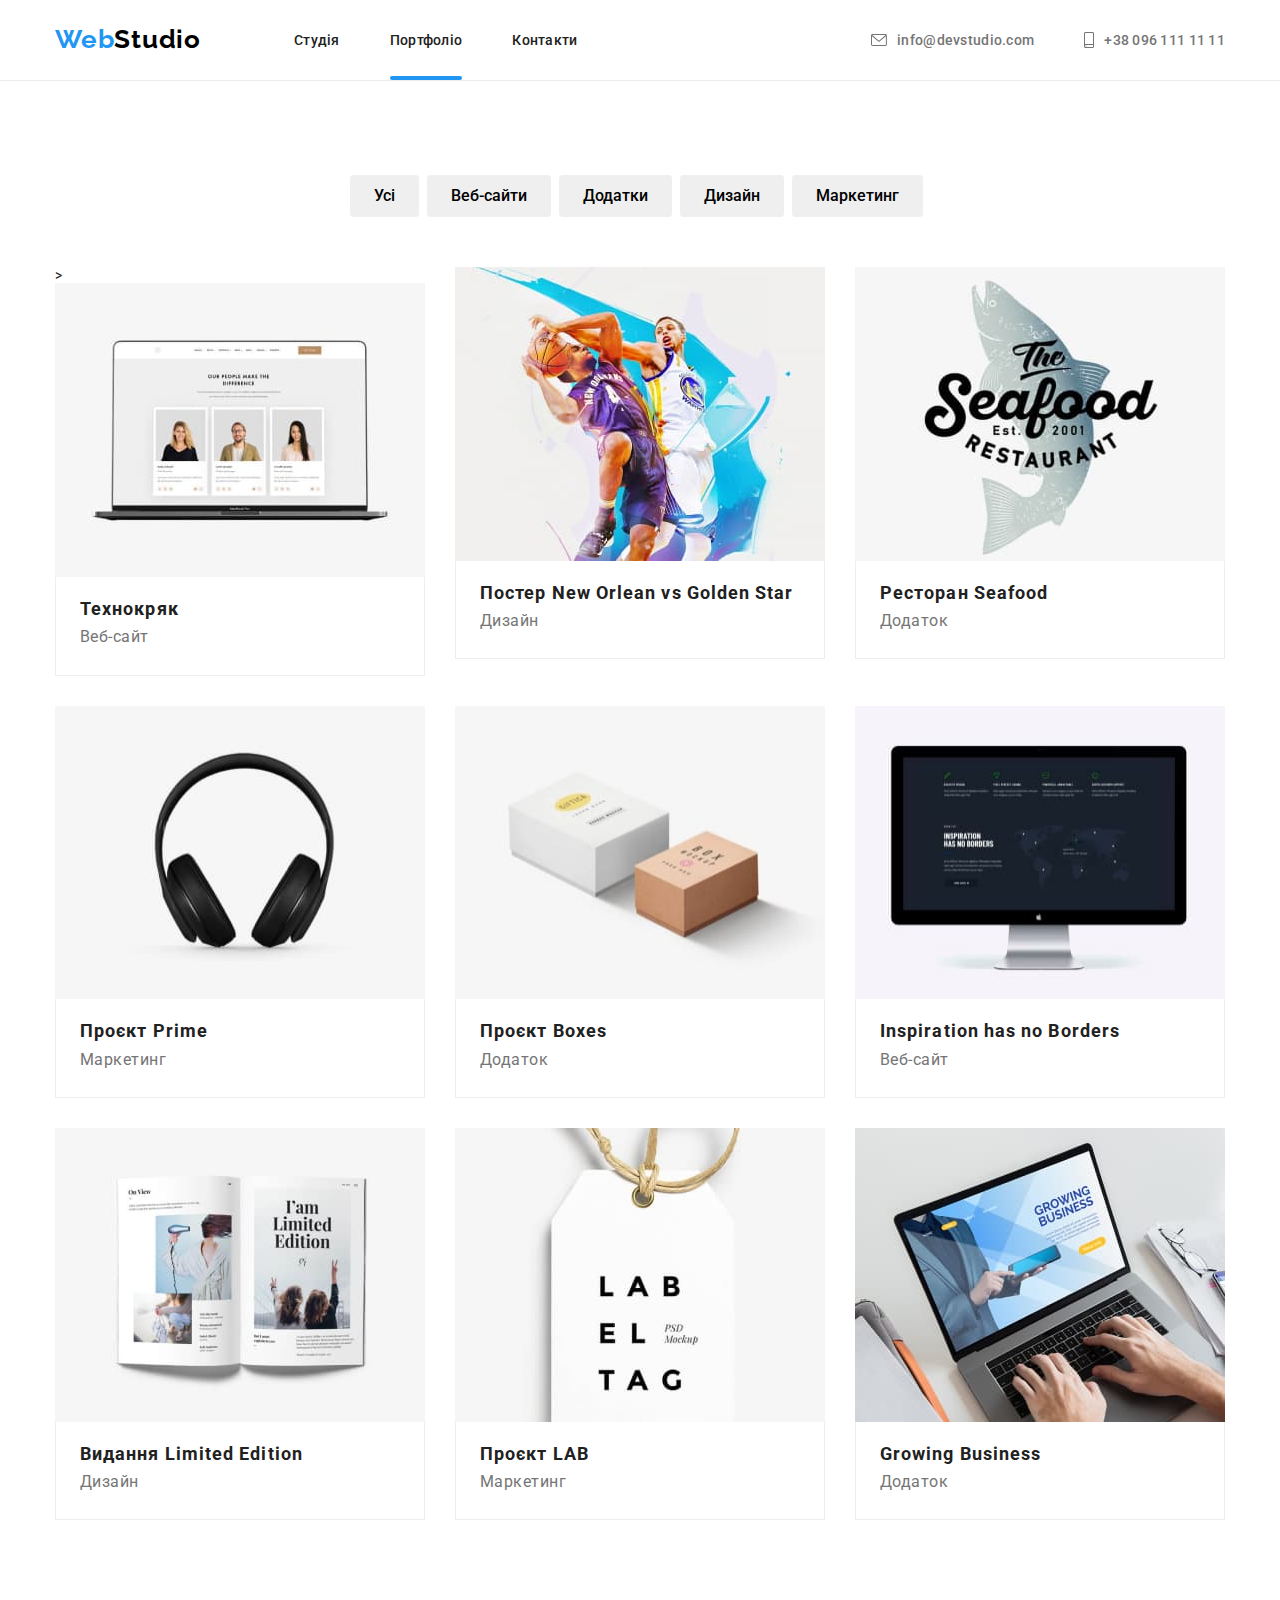
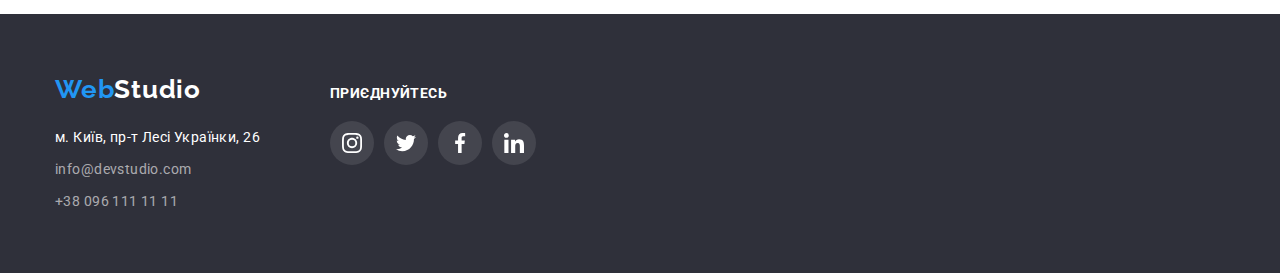
==== portfolio.html @ ed190013 "start" ====
<!DOCTYPE html>
<html lang="uk">
  <head>
    <meta charset="UTF-8" />
    <meta http-equiv="X-UA-Compatible" content="IE=edge" />
    <meta name="viewport" content="width=device-width, initial-scale=1.0" />
    <title>Portfolio</title>
    <link
      rel="stylesheet"
      href="https://cdnjs.cloudflare.com/ajax/libs/modern-normalize/1.1.0/modern-normalize.css"
    />
    <link rel="preconnect" href="https://fonts.googleapis.com" />
    <link rel="preconnect" href="https://fonts.gstatic.com" crossorigin />
    <link
      href="https://fonts.googleapis.com/css2?family=Raleway:wght@700&family=Roboto:wght@400;500;700;900&display=swap"
      rel="stylesheet"
    />
    <link rel="stylesheet" href="./css/style.css" />
  </head>
  <body>
    <!-- HEADER -->
    <header>
      <div class="container">
        <a class="logo link" href="./index.html"
          >Web<span class="color-header">Studio</span></a
        >
        <nav class="header-nav">
          <ul class="list-item list">
            <li class="item">
              <a class="header-list-item link" href="./index.html">Студія</a>
            </li>
            <li class="item">
              <a class="header-list-item link accent" href="./portfolio.html"
                >Портфоліо</a
              >
            </li>
            <li class="item">
              <a class="header-list-item link" href="#">Контакти</a>
            </li>
          </ul>
        </nav>
        <ul class="list-contact list">
          <li class="item">
            <a class="header-connection link" href="mailto:info@devstudio.com"
              ><svg width="16" height="12">
                <use href="./images/icons.svg#icon-envelope"></use></svg
              >info@devstudio.com</a
            >
          </li>
          <li class="item">
            <a class="header-connection link" href="tel:+380961111111"
              ><svg width="10" height="16">
                <use href="./images/icons.svg#icon-smartphone"></use></svg
              >+38 096 111 11 11</a
            >
          </li>
        </ul>
      </div>
    </header>
    <main>
      <!--BUTTON-->
      <section class="portfolio-button">
        <div class="container">
          <h1 class="visually-hidden">Portfolio</h1>
          <ul class="portfolio-list list">
            <li class="item">
              <button class="portfolio-btn button" type="button">Усі</button>
            </li>
            <li class="item">
              <button class="portfolio-btn button" type="button">
                Веб-сайти
              </button>
            </li>
            <li class="item">
              <button class="portfolio-btn button" type="button">
                Додатки
              </button>
            </li>
            <li class="item">
              <button class="portfolio-btn button" type="button">Дизайн</button>
            </li>
            <li class="item">
              <button class="portfolio-btn button" type="button">
                Маркетинг
              </button>
            </li>
          </ul>
          <!--Portfolio-->
          <ul class="portfolio-main-list list">
            <li class="main-items">
              <div class="portfolio-wrapper">
                <a class="portfolio-link link" href="/">
                  ><img src="./images/tehno.jpg" alt="Технокряк" />
                  <div class="text-window">
                    Ресурс пропонує комплексні пропозиції з різним рівнем
                    функціоналу та сервісів. Все це дозволить відвідувачу
                    отримати вичерпні відомості про компанію чи приватну особу.
                  </div>

                  <div class="portfolio-text">
                    <h2 class="portfolio-title">Технокряк</h2>
                    <p class="portfolio-after-title">Веб-сайт</p>
                  </div>
                </a>
              </div>
            </li>

            <li class="main-items">
              <div class="portfolio-wrapper">
                <a class="portfolio-link link" href="/">
                  <img
                    src="./images/goldenstar.jpg"
                    alt="Постер Новий орлеан"
                  />
                  <div class="text-window">
                    Ресурс пропонує комплексні пропозиції з різним рівнем
                    функціоналу та сервісів. Все це дозволить відвідувачу
                    отримати вичерпні відомості про компанію чи приватну особу.
                  </div>
                  <div class="portfolio-text">
                    <h2 class="portfolio-title">
                      Постер New Orlean vs Golden Star
                    </h2>
                    <p class="portfolio-after-title">Дизайн</p>
                  </div>
                </a>
              </div>
            </li>

            <li class="main-items">
              <div class="portfolio-wrapper">
                <a class="portfolio-link link" href="/">
                  <img src="./images/seafood.jpg" alt="Ресторан Морепродукти" />
                  <div class="text-window">
                    Ресурс пропонує комплексні пропозиції з різним рівнем
                    функціоналу та сервісів. Все це дозволить відвідувачу
                    отримати вичерпні відомості про компанію чи приватну особу.
                  </div>

                  <div class="portfolio-text">
                    <h2 class="portfolio-title">Ресторан Seafood</h2>
                    <p class="portfolio-after-title">Додаток</p>
                  </div>
                </a>
              </div>
            </li>

            <li class="main-items">
              <div class="portfolio-wrapper">
                <a class="portfolio-link link" href="/">
                  <img src="./images/prime.jpg" alt="Проєкт" />
                  <div class="text-window">
                    Ресурс пропонує комплексні пропозиції з різним рівнем
                    функціоналу та сервісів. Все це дозволить відвідувачу
                    отримати вичерпні відомості про компанію чи приватну особу.
                  </div>

                  <div class="portfolio-text">
                    <h2 class="portfolio-title">Проєкт Prime</h2>
                    <p class="portfolio-after-title">Маркетинг</p>
                  </div>
                </a>
              </div>
            </li>

            <li class="main-items">
              <div class="portfolio-wrapper">
                <a class="portfolio-link link" href="/">
                  <img src="./images/boxes.jpg" alt="Проєкт Коробки" />
                  <div class="text-window">
                    Ресурс пропонує комплексні пропозиції з різним рівнем
                    функціоналу та сервісів. Все це дозволить відвідувачу
                    отримати вичерпні відомості про компанію чи приватну особу.
                  </div>

                  <div class="portfolio-text">
                    <h2 class="portfolio-title">Проєкт Boxes</h2>
                    <p class="portfolio-after-title">Додаток</p>
                  </div>
                </a>
              </div>
            </li>

            <li class="main-items">
              <div class="portfolio-wrapper">
                <a class="portfolio-link link" href="/">
                  <img src="./images/inspsration.jpg" alt="Натхнення" />
                  <div class="text-window">
                    Ресурс пропонує комплексні пропозиції з різним рівнем
                    функціоналу та сервісів. Все це дозволить відвідувачу
                    отримати вичерпні відомості про компанію чи приватну особу.
                  </div>

                  <div class="portfolio-text">
                    <h2 class="portfolio-title">Inspiration has no Borders</h2>
                    <p class="portfolio-after-title">Веб-сайт</p>
                  </div>
                </a>
              </div>
            </li>

            <li class="main-items">
              <div class="portfolio-wrapper">
                <a class="portfolio-link link" href="/">
                  <img src="./images/edition.jpg" alt="Видання" />
                  <div class="text-window">
                    Ресурс пропонує комплексні пропозиції з різним рівнем
                    функціоналу та сервісів. Все це дозволить відвідувачу
                    отримати вичерпні відомості про компанію чи приватну особу.
                  </div>

                  <div class="portfolio-text">
                    <h2 class="portfolio-title">Видання Limited Edition</h2>
                    <p class="portfolio-after-title">Дизайн</p>
                  </div>
                </a>
              </div>
            </li>

            <li class="main-items">
              <div class="portfolio-wrapper">
                <a class="portfolio-link link" href="/">
                  <img src="./images/lab.jpg" alt="Проєкт ЛАБ" />
                  <div class="text-window">
                    Ресурс пропонує комплексні пропозиції з різним рівнем
                    функціоналу та сервісів. Все це дозволить відвідувачу
                    отримати вичерпні відомості про компанію чи приватну особу.
                  </div>

                  <div class="portfolio-text">
                    <h2 class="portfolio-title">Проєкт LAB</h2>
                    <p class="portfolio-after-title">Маркетинг</p>
                  </div>
                </a>
              </div>
            </li>

            <li class="main-items">
              <div class="portfolio-wrapper">
                <a class="portfolio-link link" href="/">
                  <img src="./images/business.jpg" alt="Ріст бізнесу" />
                  <div class="text-window">
                    Ресурс пропонує комплексні пропозиції з різним рівнем
                    функціоналу та сервісів. Все це дозволить відвідувачу
                    отримати вичерпні відомості про компанію чи приватну особу.
                  </div>

                  <div class="portfolio-text">
                    <h2 class="portfolio-title">Growing Business</h2>
                    <p class="portfolio-after-title">Додаток</p>
                  </div>
                </a>
              </div>
            </li>
          </ul>
        </div>
      </section>
    </main>
    <!-- FOOTER -->
    <footer>
      <div class="container">
        <div class="footer-container">
          <a class="logo link" href="/"
            >Web<span class="color-footer">Studio</span></a
          >
          <address class="address">
            <ul class="list">
              <li class="items">
                <a
                  class="footer-address link footer-color"
                  href="https://goo.gl/maps/bSSHPCnqy66o2TcW6"
                  target="_blank"
                  rel="noopenner nofollow noreferrer"
                  >м. Київ, пр-т Лесі Українки, 26</a
                >
              </li>
              <li class="items">
                <a
                  class="footer-mail link footer-color"
                  href="mailto:info@devstudio.com"
                  >info@devstudio.com</a
                >
              </li>
              <li class="items">
                <a class="footer-tel link footer-color" href="tel:+380961111111"
                  >+38 096 111 11 11</a
                >
              </li>
            </ul>
          </address>
        </div>
        <div class="footer-socials">
          <p class="footer-title">приєднуйтесь</p>
          <ul class="footer-icons list">
            <li class="footer-item">
              <a class="footer-link link" href="#">
                <svg class="icons-svg" width="20" height="20">
                  <use href="./images/icons.svg#icon-instagram"></use>
                </svg>
              </a>
            </li>
            <li class="footer-item">
              <a class="footer-link link" href="#">
                <svg class="icons-svg" width="20" height="20">
                  <use href="./images/icons.svg#icon-twitter"></use>
                </svg>
              </a>
            </li>
            <li class="footer-item">
              <a class="footer-link link" href="#">
                <svg class="icons-svg" width="20" height="20">
                  <use href="./images/icons.svg#icon-facebook"></use>
                </svg>
              </a>
            </li>
            <li class="footer-item">
              <a class="footer-link link" href="#">
                <svg class="icons-svg" width="20" height="20">
                  <use href="./images/icons.svg#icon-linkedin"></use>
                </svg>
              </a>
            </li>
          </ul>
        </div>
      </div>
    </footer>
  </body>
</html>
---- css/style.css ----
/*General styles*/
:root {
  --main-color: #212121;
  --second-color: #757575;
  --accent-color: #2196f3;
  --third-color: #ffffff;
  --contact-color: rgba(255, 255, 255, 0.6);
  --black-color: #000000;
  --accent-btn-color: #188ce8;
  --footer-color: #2f303a;
  --background-color: #f5f4fa;
  --icon-color: #afb1b8;
  --border-color: #eeeeee;
}
body {
  font-family: "Roboto", "Raleway", "Tahoma", san-serif;
  background-color: var(--third-color);
  color: var(--main-color);
  font-size: 14px;
}
h1,
h2,
h3,
p,
ul {
  margin: 0;
  padding: 0;
}
.container {
  width: 1200px;
  margin-left: auto;
  margin-right: auto;
  padding-left: 15px;
  padding-right: 15px;
}
.link {
  text-decoration: none;
  transition: color 250ms cubic-bezier(0.4, 0, 0.2, 1);
}
.list {
  list-style: none;
}
.logo {
  font-family: "Raleway", sans-serif;
  font-weight: 700;
  font-size: 26px;
  line-height: calc(31 / 26);
  letter-spacing: 0.03em;
  color: var(--accent-color);
}
.color-header {
  color: var(--black-color);
}
.color-footer {
  color: var(--third-color);
}
.button {
  display: inline-block;
  border-color: transparent;
  transition: color 250ms cubic-bezier(0.4, 0, 0.2, 1);

  cursor: pointer;
  font-family: inherit;
}
.visually-hidden {
  position: absolute;
  width: 1px;
  height: 1px;
  margin: -1px;
  border: 0;
  padding: 0;
  white-space: nowrap;
  clip-path: inset(100%);
  clip: rect(0 0 0 0);
  overflow: hidden;
}
img {
  display: block;
  width: 100%;
  height: auto;
}
svg {
  fill: var(--icon-color);
}
/*Header styles*/

header {
  border-bottom: 1px solid #ececec;
}

header .container {
  display: flex;
  align-items: center;
}
.list-item {
  display: flex;
}

.list-contact {
  display: flex;
  margin-left: auto;
  align-items: center;
}
.header-list-item {
  padding-top: 32px;
  padding-bottom: 32px;
  font-weight: 500;
  line-height: calc(16 / 14);
  letter-spacing: 0.02em;
  font-family: inherit;
  color: inherit;
}
.list-item .item:not(:last-child) {
  margin-right: 50px;
}

.header-list-item:hover,
.header-list-item:focus {
  color: var(--accent-color);
}

header .logo {
  margin-right: 93px;
  padding-top: 24px;
  padding-bottom: 25px;
}

.list-contact .item:not(:last-child) {
  margin-right: 50px;
}

.list-contact svg {
  margin-right: 10px;
  fill: currentColor;
}
.header-connection {
  display: flex;
  align-items: center;
  font-weight: 500;
  line-height: calc(16 / 14);
  letter-spacing: 0.02em;
  color: var(--second-color);
}
.header-connection:hover,
.header-connection:focus {
  color: var(--accent-color);
}
.accent {
  position: relative;
}
.accent:visited {
  color: var(--accent-color);
}
.accent::after {
  content: "";
  display: inline-block;
  width: 100%;
  height: 4px;
  background: #2196f3;
  border-radius: 2px;
  position: absolute;
  bottom: 0;
  left: 0;
}
/*Start styles*/
.start {
  padding-top: 200px;
  padding-bottom: 200px;
  text-align: center;
  background-color: #c4c4c4;
  background-image: linear-gradient(
      rgba(47, 48, 58, 0.4),
      rgba(47, 48, 58, 0.4)
    ),
    url(../images/bg-image.jpg);
  background-repeat: no-repeat;
  background-size: cover;
  margin-left: auto;
  margin-right: auto;
  max-width: 1600px;
  height: 600px;
}
.start-title {
  max-width: 696px;
  margin: 0 auto 30px;

  font-weight: 900;
  font-size: 44px;
  line-height: calc(60 / 44);
  letter-spacing: 0.06em;
  text-transform: uppercase;
  color: var(--third-color);
}
.start-button {
  margin: 0 auto;
  padding: 10px 32px;

  font-weight: 700;
  font-size: 16px;
  line-height: calc(30 / 16);
  display: flex;
  align-items: center;
  text-align: center;
  letter-spacing: 0.06em;
  color: var(--third-color);
  background: var(--accent-color);
  border-radius: 4px;
}
.start-button:hover,
.start-button:focus {
  background-color: var(--accent-btn-color);
}

/*Feature styles*/
.features .container {
  display: flex;
}
.features {
  padding-top: 94px;
  padding-bottom: 94px;
}
.features .list {
  display: flex;
  flex-wrap: wrap;
  gap: 30px;
}
.list .text {
  flex-basis: calc((100% - 90px) / 4);
}
.icons-container {
  display: flex;
  justify-content: center;
  align-items: center;
  margin-bottom: 30px;
  width: 270px;
  height: 120px;
  background: #f5f4fa;
  border-radius: 4px;
}

.feature-titles {
  margin-bottom: 10px;
  font-size: 14px;
  line-height: calc(16 / 14);
  letter-spacing: 0.03em;
  text-transform: uppercase;
}
.fearture-after-title {
  line-height: calc(24 / 14);
  letter-spacing: 0.03em;
  color: var(--second-color);
}

/*About styles*/
.about {
  padding-bottom: 94px;
}
.about-title {
  margin-bottom: 50px;
  font-size: 36px;
  line-height: calc(42 / 36);
  text-align: center;
  letter-spacing: 0.03em;
}
.about .list {
  display: flex;
  gap: 30px;
}

.about .list .about-img {
  flex-basis: calc((100%-60px) / 3);
}
.about-wrapper {
  position: relative;
}
.doing {
  position: absolute;

  height: 70px;
  right: 0;
  bottom: 0;
  left: 0;
  display: flex;
  align-items: center;
  justify-content: center;

  font-size: 14px;
  line-height: calc(16 / 14);
  text-align: center;
  letter-spacing: 0.03em;
  text-transform: uppercase;
  color: var(--third-color);
  background-color: rgba(47, 48, 58, 0.8);
}

/* Team styles*/
.team {
  padding-top: 94px;
  padding-bottom: 94px;
  background-color: var(--background-color);
}
.team-list {
  display: flex;
  gap: 30px;
  padding: 0 32px;
}
.team-text {
  padding-top: 30px;
  padding-bottom: 30px;
}
.team-iteam {
  flex-basis: calc((100%-90px) / 4);
  background-color: var(--third-color);
  filter: drop-shadow(0px 4px 4px rgba(0, 0, 0, 0.25));
}
.team-main-title {
  margin-bottom: 50px;
  font-size: 36px;
  line-height: calc(42 / 36);
  text-align: center;
  letter-spacing: 0.03em;
}
.team-title {
  margin-bottom: 10px;

  font-weight: 500;
  font-size: 16px;
  line-height: calc(19 / 16);
  text-align: center;
  letter-spacing: 0.03em;
}
.after-title {
  margin-bottom: 16px;
  font-size: 16px;
  line-height: calc(19 / 16);
  text-align: center;
  letter-spacing: 0.03em;
  color: var(--second-color);
}
.social-icons {
  display: flex;
  justify-content: center;
}

.social-item {
  width: 44px;
  height: 44px;
  background-color: var(--third-color);
  border-radius: 50%;
}
.social-item:not(:last-child) {
  margin-right: 10px;
}
.social-link {
  display: flex;
  justify-content: center;
  align-items: center;
  width: 100%;
  height: 100%;
  border-radius: 50%;
}

.social-link:hover,
.social-link:focus {
  background-color: var(--accent-color);
}
.social-link:hover svg,
.social-link:focus svg {
  fill: var(--third-color);
}

/*Clients styles*/
.clients {
  padding-top: 94px;
  padding-bottom: 94px;
}
.clients-title {
  font-size: 36px;
  line-height: calc(42 / 36);
  text-align: center;
  letter-spacing: 0.03em;
  color: var(--main-color);
  margin-bottom: 50px;
}
.clients .list {
  display: flex;
  justify-content: center;
}
.clients-items {
  width: 170px;
  height: 92px;
  border-radius: 4px;
}
.link-nav {
  display: flex;
  justify-content: center;
  align-items: center;
  border: 1px solid var(--icon-color);
  border-radius: 4px;
  width: 100%;
  height: 100%;
}
.link-nav:hover,
.link-nav:focus {
  border: 1px solid var(--accent-color);
}
.link-nav:hover svg,
.link-nav:focus svg {
  fill: var(--accent-color);
}
.clients-items:not(:last-child) {
  margin-right: 30px;
}

/*Footer styles*/
footer {
  margin-left: auto;
  margin-right: auto;
  display: flex;
  padding-top: 60px;
  padding-bottom: 60px;
  background-color: var(--footer-color);
}
footer .container {
  display: flex;
  align-items: baseline;
}
.footer-container {
  margin-right: 70px;
}
footer .logo {
  display: inline-block;
  margin-bottom: 20px;
}
footer .list .items:not(:last-child) {
  margin-bottom: 8px;
}
.footer-address {
  display: inline-block;
  line-height: calc(24 / 14);
  letter-spacing: 0.03em;
  color: var(--third-color);
}
.footer-mail {
  line-height: calc(24 / 14);
  letter-spacing: 0.03em;
  color: var(--contact-color);
}
.footer-tel {
  display: inline-block;
  line-height: calc(24 / 14);
  letter-spacing: 0.03em;
  color: var(--contact-color);
}
.address {
  font-style: normal;
}
.footer-color:hover,
.footer-color:focus {
  color: var(--accent-color);
}
.footer-title {
  margin-bottom: 20px;
  font-weight: 700;
  font-size: 14px;
  line-height: calc(16 / 14);
  letter-spacing: 0.03em;
  text-transform: uppercase;
  color: var(--third-color);
}
.footer-icons {
  display: flex;
  justify-content: center;
}

.footer-item {
  width: 44px;
  height: 44px;
  background-color: rgba(255, 255, 255, 0.1);
  border-radius: 50%;
}
.footer-item:not(:last-child) {
  margin-right: 10px;
}
.footer-link {
  display: flex;
  justify-content: center;
  align-items: center;
  width: 100%;
  height: 100%;
  border-radius: 50%;
}
footer .icons-svg {
  fill: var(--third-color);
}
.footer-link:hover,
.footer-link:focus {
  background-color: var(--accent-color);
}

/*MODAL-BACKDROP*/
.modal-backdrop.is-hidden .modal {
  transform: rotate(-180deg);
}
.modal-backdrop {
  position: fixed;
  top: 0;
  right: 0;
  bottom: 0;
  left: 0;
  background-color: rgba(0, 0, 0, 0.2);
  transition: opacity 500ms, visibility 500ms;
}

.modal {
  position: absolute;
  min-width: 528px;
  min-height: 581px;
  top: 50%;
  left: 50%;
  transform: translate(-50%, -50%) rotate(0);
  transition: transform 1000ms;
  background-color: var(--third-color);
  border-radius: 4px;
}
.modal .close-sign {
  position: absolute;
  display: flex;
  justify-content: center;
  align-items: center;
  cursor: pointer;
  top: 8px;
  right: 8px;
}

.is-hidden {
  visibility: hidden;
  opacity: 0;
  pointer-events: none;
}

/*PORTFOLIO*/
.portfolio-button {
  padding-top: 94px;
  padding-bottom: 94px;
}
.portfolio-link {
  display: block;
  color: inherit;
  font-family: inherit;
}
.portfolio-link:hover,
.portfolio-link:focus {
  box-shadow: 0px 1px 1px rgba(0, 0, 0, 0.12), 0px 4px 4px rgba(0, 0, 0, 0.06),
    1px 4px 6px rgba(0, 0, 0, 0.16);
}

.portfolio-list {
  display: flex;
  justify-content: center;
  margin: 0 auto 50px;
}
.portfolio-list .item {
  margin-right: 8px;
}
.portfolio-btn {
  padding: 6px 22px;
  align-items: center;
  text-align: center;

  font-weight: 500;
  font-size: 16px;
  line-height: calc(26 / 16);
  border-radius: 4px;
}

.portfolio-btn:hover,
.portfolio-btn:focus {
  color: var(--third-color);
  background: var(--accent-color);
  box-shadow: 0px 3px 1px rgba(0, 0, 0, 0.1), 0px 1px 2px rgba(0, 0, 0, 0.08),
    0px 2px 2px rgba(0, 0, 0, 0.12);
}
.portfolio-main-list {
  display: flex;
  flex-wrap: wrap;
  gap: 30px;
  box-sizing: content-box;
}
/* .portfolio-main-list:last-child {
  margin-right: -30px;
} */

.main-items {
  background-color: var(--third-color);
  flex-basis: calc(100% / 3 - 20px);
}
.portfolio-wrapper {
  position: relative;
  overflow: hidden;
}
.text-window {
  position: absolute;
  padding: 63px 24px;

  transform: translateY(100%);

  top: 0;
  bottom: 0;
  left: 0;
  right: 0;

  display: flex;
  align-items: center;
  justify-content: center;

  font-size: 18px;
  line-height: 28px;
  letter-spacing: 0.03em;
  color: var(--third-color);
  transition: transform 250ms cubic-bezier(0.4, 0, 0.2, 1);

  background-color: rgba(33, 150, 243, 0.9);
}
.main-items:hover .text-window {
  transform: translateY(0%);
}

.portfolio-title {
  font-size: 18px;
  line-height: calc(18 / 14);
  letter-spacing: 0.06em;
}

.portfolio-after-title {
  font-size: 16px;
  line-height: calc(30 / 14);
  letter-spacing: 0.03em;
  color: var(--second-color);
}
.portfolio-text {
  padding: 20px 0 20px 24px;
  border-right: 1px solid var(--border-color);
  border-left: 1px solid var(--border-color);
  border-bottom: 1px solid var(--border-color);
}
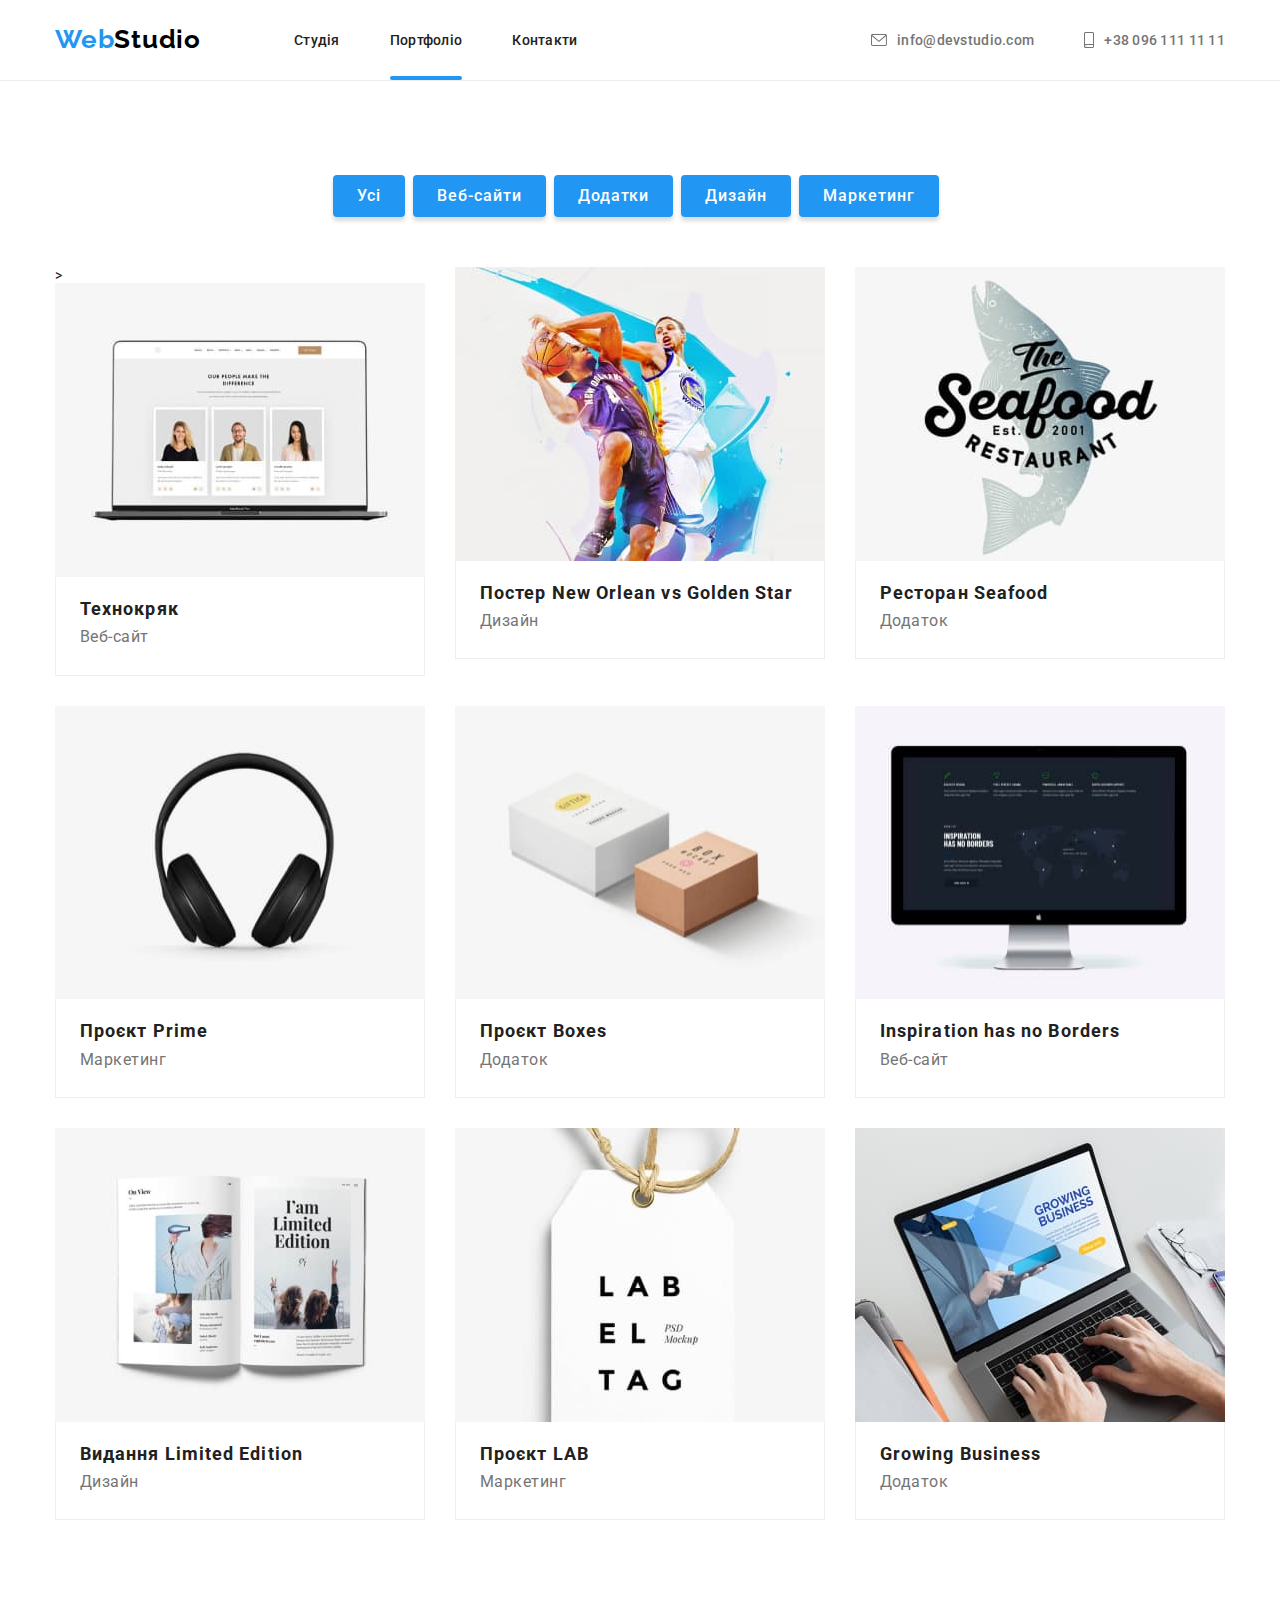
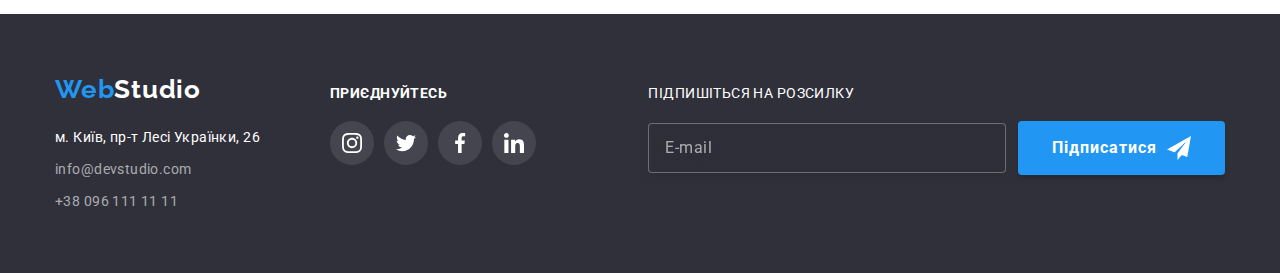
==== commit bfa7b5e6: "2022-11-19" ====
--- a/portfolio.html
+++ b/portfolio.html
@@ -322,6 +322,25 @@
             </li>
           </ul>
         </div>
+        <div class="footer-signup">
+          <form>
+            <p class="footer-send">Підпишіться на розсилку</p>
+            <div class="container-send">
+              <label class="label-send">
+                <input
+                  class="input-send"
+                  type="email"
+                  name="mail"
+                  id="mail"
+                  placeholder="E-mail"
+                />
+              </label>
+              <button class="send-button button" type="submit">
+                Підписатися
+              </button>
+            </div>
+          </form>
+        </div>
       </div>
     </footer>
   </body>
--- a/css/style.css
+++ b/css/style.css
@@ -56,12 +56,30 @@
 }
 .button {
   display: inline-block;
+  margin: 0 auto;
+  padding: 10px 32px;
+  font-weight: 700;
+  font-size: 16px;
+  line-height: calc(30 / 16);
+  display: flex;
+  align-items: center;
+  text-align: center;
+  letter-spacing: 0.06em;
+  color: var(--third-color);
+  background: var(--accent-color);
+  border-radius: 4px;
+  box-shadow: 0px 4px 4px rgba(0, 0, 0, 0.15);
   border-color: transparent;
   transition: color 250ms cubic-bezier(0.4, 0, 0.2, 1);
 
   cursor: pointer;
   font-family: inherit;
 }
+.button:hover,
+.button:focus {
+  background-color: var(--accent-btn-color);
+}
+
 .visually-hidden {
   position: absolute;
   width: 1px;
@@ -205,11 +223,12 @@
   color: var(--third-color);
   background: var(--accent-color);
   border-radius: 4px;
-}
-.start-button:hover,
+  box-shadow: 0px 4px 4px rgba(0, 0, 0, 0.15);
+}
+/* .start-button:hover,
 .start-button:focus {
   background-color: var(--accent-btn-color);
-}
+} */
 
 /*Feature styles*/
 .features .container {
@@ -435,6 +454,7 @@
 footer .list .items:not(:last-child) {
   margin-bottom: 8px;
 }
+
 .footer-address {
   display: inline-block;
   line-height: calc(24 / 14);
@@ -496,6 +516,55 @@
 .footer-link:hover,
 .footer-link:focus {
   background-color: var(--accent-color);
+}
+.footer-signup {
+  display: flex;
+  margin-left: auto;
+}
+.footer-send {
+  margin-bottom: 20px;
+  font-size: 14px;
+  line-height: calc(16 / 14);
+  letter-spacing: 0.03em;
+  text-transform: uppercase;
+  color: var(--third-color);
+}
+.container-send {
+  display: flex;
+  align-items: center;
+}
+.label-send {
+  /* display: flex; */
+  margin-right: 12px;
+}
+.input-send {
+  width: 358px;
+  height: 50px;
+  padding-left: 16px;
+  color: #ffffff;
+  border: 1px solid rgba(255, 255, 255, 0.3);
+  filter: drop-shadow(0px 4px 4px rgba(0, 0, 0, 0.15));
+  border-radius: 4px;
+  background: linear-gradient(rgba(47, 48, 58, 0.3), rgba(47, 48, 58, 0.3));
+}
+.input-send:focus {
+  outline: rgba(255, 255, 255, 0.3);
+}
+.input-send::placeholder {
+  font-size: 16px;
+  line-height: calc(20 / 16);
+  display: flex;
+  align-items: center;
+  letter-spacing: 0.03em;
+  color: rgba(255, 255, 255, 0.6);
+}
+.send-button::after {
+  content: "";
+  width: 24px;
+  height: 24px;
+  margin-left: 10px;
+  background-image: url(../images/marker.png);
+  background: li;
 }
 
 /*MODAL-BACKDROP*/
@@ -523,7 +592,7 @@
   background-color: var(--third-color);
   border-radius: 4px;
 }
-.modal .close-sign {
+.close-sign {
   position: absolute;
   display: flex;
   justify-content: center;
@@ -532,12 +601,131 @@
   top: 8px;
   right: 8px;
 }
-
+.close-sign:hover .close-sign:focus {
+  color: var(--accent-color);
+}
+.close-icon {
+  stroke: rgba(0, 0, 0, 0.1);
+  fill: var(--black-color);
+}
+.close-icon:focus,
+.close-icon:hover {
+  fill: var(--accent-color);
+}
 .is-hidden {
   visibility: hidden;
   opacity: 0;
   pointer-events: none;
 }
+.form {
+  padding: 40px;
+}
+.form-container {
+  position: relative;
+  display: flex;
+  flex-direction: column;
+  margin-bottom: 10px;
+}
+.form-text {
+  font-size: 20px;
+  font-weight: 700;
+  line-height: calc(23 / 20);
+  text-align: center;
+  letter-spacing: 0.03em;
+  color: var(--main-color);
+  margin-bottom: 12px;
+}
+.label-text {
+  font-size: 12px;
+  line-height: calc(14 / 12);
+  letter-spacing: 0.01em;
+  color: var(--second-color);
+  margin-bottom: 4px;
+}
+
+.form-container > .form-input {
+  height: 40px;
+  border: 1px solid rgba(33, 33, 33, 0.2);
+  border-radius: 4px;
+  padding-left: 42px;
+}
+.form-input:focus {
+  border: 1px solid var(--accent-color);
+  outline: var(--accent-color);
+}
+.form-input:focus + svg {
+  fill: var(--accent-color);
+}
+
+.form-icon {
+  position: absolute;
+  top: 50%;
+  left: 12px;
+  fill: var(--main-color);
+}
+.comment-container {
+  margin-bottom: 20px;
+}
+.comment {
+  resize: none;
+  height: 120px;
+  padding: 12px 16px;
+  font-size: 12px;
+  line-height: calc(14 / 12);
+  letter-spacing: 0.01em;
+  color: var(--main-color);
+  border: 1px solid rgba(33, 33, 33, 0.2);
+  border-radius: 4px;
+}
+.comment:focus {
+  border: 1px solid var(--accent-color);
+  outline: 0;
+}
+.comment::placeholder {
+  font-size: 12px;
+  line-height: calc(14 / 12);
+  letter-spacing: 0.01em;
+  color: rgba(117, 117, 117, 0.5);
+}
+
+.check-container {
+  display: flex;
+  align-items: center;
+  padding-left: 48px;
+  margin-bottom: 30px;
+}
+.checkbox {
+  appearance: none;
+}
+.checkbox:checked + .form-marker {
+  background-color: var(--accent-color);
+  background-image: url(../images/icons.svg#icon-marker);
+  border: 0;
+}
+.form-marker {
+  display: inline-block;
+  margin-right: 8px;
+  width: 16px;
+  height: 15px;
+  border: 2px solid var(--main-color);
+  border-radius: 2px;
+}
+.marker-text {
+  margin-bottom: 0;
+  font-size: 14px;
+  line-height: calc(24 / 14);
+  letter-spacing: 0.03em;
+  color: var(--second-color);
+}
+.form-link {
+  color: var(--accent-color);
+}
+.form-button {
+  padding: 10px 52px;
+}
+/* .form-button:hover,
+.form-button:focus {
+  background-color: var(--accent-btn-color); */
 
 /*PORTFOLIO*/
 .portfolio-button {
